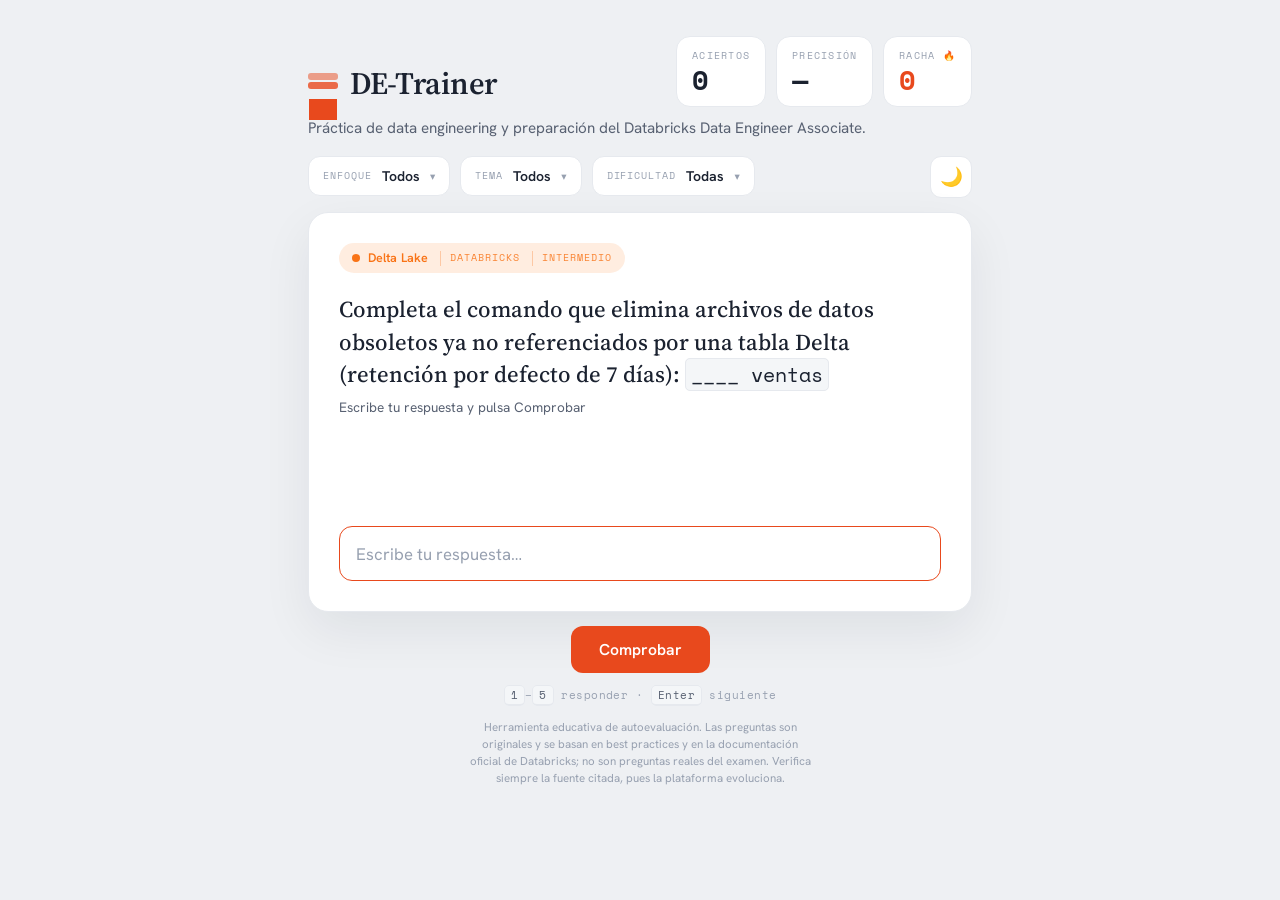
==== web/index.html @ 996a68c6 "first commit" ====
<!DOCTYPE html>
<html lang="es">
<head>
  <meta charset="UTF-8" />
  <meta name="viewport" content="width=device-width, initial-scale=1.0" />
  <title>DE-Trainer — Data Engineering & Databricks</title>
  <script>
    // Fija el tema antes de pintar (evita parpadeo): preferencia guardada o la del sistema.
    (function () {
      var t = localStorage.getItem("detrainer.theme");
      if (t !== "dark" && t !== "light") {
        t = window.matchMedia("(prefers-color-scheme: dark)").matches ? "dark" : "light";
      }
      document.documentElement.dataset.theme = t;
    })();
  </script>
  <link rel="stylesheet" href="css/styles.css" />
</head>
<body>
  <div class="app">
    <header class="topbar">
      <div class="brand">
        <span class="brand-mark" aria-hidden="true"></span>
        <span class="brand-name">DE-Trainer</span>
      </div>
      <div class="stats" id="stats">
        <div class="stat">
          <span class="stat-value" id="score">0</span>
          <span class="stat-label">Aciertos</span>
        </div>
        <div class="stat">
          <span class="stat-value" id="accuracy">—</span>
          <span class="stat-label">Precisión</span>
        </div>
        <div class="stat">
          <span class="stat-value" id="streak">0</span>
          <span class="stat-label">Racha 🔥</span>
        </div>
      </div>
    </header>

    <p class="tagline">Práctica de data engineering y preparación del Databricks Data Engineer Associate.</p>

    <div class="controls" id="controls">
      <!-- Dropdowns inyectados por JS (enfoque, tema y dificultad) -->
    </div>

    <main class="card" id="card">
      <div class="qbadge" id="qbadge" hidden></div>
      <div class="prompt" id="prompt"></div>
      <div class="options" id="options"></div>
      <div class="feedback" id="feedback" hidden></div>
    </main>

    <footer class="footer">
      <button class="primary" id="nextBtn" hidden>Siguiente <span aria-hidden="true">→</span></button>
      <p class="hint"><kbd>1</kbd>–<kbd>5</kbd> responder · <kbd>Enter</kbd> siguiente</p>
      <p class="disclaimer">
        Herramienta educativa de autoevaluación. Las preguntas son originales y se
        basan en best practices y en la documentación oficial de Databricks; no son
        preguntas reales del examen. Verifica siempre la fuente citada, pues la
        plataforma evoluciona.
      </p>
    </footer>
  </div>

  <!-- Banco de preguntas: 00-core define window.TOPICS e inicializa window.QUESTIONS;
       general.js y databricks.js añaden las preguntas según su enfoque (track). -->
  <script src="data/questions/00-core.js"></script>
  <script src="data/questions/general.js"></script>
  <script src="data/questions/databricks.js"></script>
  <script src="data/questions/10-fundamentals.js"></script>
  <script src="js/app.js"></script>
</body>
</html>
---- web/css/styles.css ----
@import url("https://fonts.googleapis.com/css2?family=Source+Serif+4:opsz,wght@8..60,400;8..60,500;8..60,600&family=Hanken+Grotesk:wght@400;500;600;700&family=Space+Mono:wght@400;700&display=swap");

/* ================================================================== *
 * DE-Trainer — tema "lava" (data / Databricks)
 * Lienzo frío · Source Serif 4 (enunciado) · Hanken Grotesk (UI)
 * Space Mono (etiquetas, cifras y código) · acento rojo-naranja
 * ================================================================== */

:root {
  --bg: #eef0f3;
  --surface: #ffffff;
  --surface-2: #ffffff;
  --surface-3: #f4f6f8;
  --border: #e6e9ee;
  --border-strong: #ccd2db;
  --border-soft: #eef1f5;

  --ink: #1b2230;
  --muted: #57617280;
  --muted: #586172;
  --faint: #97a0b0;

  --accent: #e8491d;
  --accent-strong: #c83a13;
  --accent-deep: #a83110;
  --accent-tint: rgba(232, 73, 29, 0.12);

  --correct: #1f9d6b;
  --correct-ink: #14724d;
  --correct-bg: rgba(31, 157, 107, 0.12);
  --wrong: #d65b4a;
  --wrong-ink: #a23b2d;
  --wrong-bg: rgba(214, 91, 74, 0.10);

  --shadow-card: 0 18px 50px rgba(20, 25, 40, 0.07);
  --shadow-pop: 0 16px 44px rgba(20, 25, 40, 0.16);

  --radius: 20px;
  --radius-sm: 13px;

  --font: "Hanken Grotesk", system-ui, -apple-system, sans-serif;
  --font-serif: "Source Serif 4", Georgia, serif;
  --font-mono: "Space Mono", ui-monospace, monospace;
}

/* ===================== Tema oscuro ===================== */
html[data-theme="dark"] {
  --bg: #0f131a;
  --surface: #171c25;
  --surface-2: #1c222d;
  --surface-3: #232a36;
  --border: #2b3340;
  --border-strong: #3b4452;
  --border-soft: #222a35;

  --ink: #e8edf4;
  --muted: #a7b1c0;
  --faint: #6f7889;

  --accent: #ff6b3d;
  --accent-strong: #ff855f;
  --accent-deep: #e8491d;
  --accent-tint: rgba(255, 107, 61, 0.16);

  --correct: #34d399;
  --correct-ink: #6ee7b7;
  --correct-bg: rgba(52, 211, 153, 0.16);
  --wrong: #fb7185;
  --wrong-ink: #fda4af;
  --wrong-bg: rgba(251, 113, 133, 0.16);

  --shadow-card: 0 18px 50px rgba(0, 0, 0, 0.55);
  --shadow-pop: 0 16px 44px rgba(0, 0, 0, 0.6);
}
html[data-theme="dark"] .primary { color: #1a0a04; }

.theme-toggle {
  margin-left: auto;
  flex: 0 0 auto;
  width: 42px;
  height: 42px;
  display: grid;
  place-items: center;
  background: var(--surface);
  border: 1px solid var(--border);
  border-radius: 11px;
  font-size: 1.15rem;
  line-height: 1;
  cursor: pointer;
}
.theme-toggle:hover { border-color: var(--accent); }

* { box-sizing: border-box; }
html { -webkit-text-size-adjust: 100%; }

body {
  margin: 0;
  font-family: var(--font);
  color: var(--ink);
  background: var(--bg);
  min-height: 100vh;
  line-height: 1.5;
  -webkit-font-smoothing: antialiased;
}

.app {
  width: min(700px, 100%);
  margin: 0 auto;
  padding: clamp(20px, 4vw, 36px) 18px 56px;
  display: flex;
  flex-direction: column;
  gap: 14px;
}

/* ---------------------------- topbar ---------------------------- */

.topbar {
  display: flex;
  align-items: flex-end;
  justify-content: space-between;
  gap: 16px;
  flex-wrap: wrap;
}

.brand {
  display: flex;
  align-items: center;
  gap: 12px;
  font-family: var(--font-serif);
  font-size: 1.95rem;
  font-weight: 600;
  letter-spacing: -0.01em;
  color: var(--ink);
}
/* glifo de marca: tres capas apiladas (bronze/silver/gold → data stack) */
.brand-mark {
  position: relative;
  width: 30px;
  height: 30px;
  flex: 0 0 auto;
}
.brand-mark::before,
.brand-mark::after {
  content: "";
  position: absolute;
  left: 0;
  right: 0;
  height: 7px;
  border-radius: 3px;
  background: var(--accent);
}
.brand-mark::before { top: 4px; opacity: 0.5; }
.brand-mark::after { top: 13px; opacity: 0.8; }
/* tercera capa con un box-shadow extra para la base */
.brand-mark { box-shadow: 0 22px 0 -1px var(--accent); }
.brand-name { color: var(--ink); }

.tagline {
  margin: -4px 0 2px;
  color: var(--muted);
  font-size: 0.95rem;
}

.stats { display: flex; gap: 10px; }
.stat {
  display: flex;
  flex-direction: column;
  align-items: flex-start;
  min-width: 78px;
  padding: 11px 15px;
  background: var(--surface);
  border: 1px solid var(--border);
  border-radius: 14px;
}
.stat-value {
  font-family: var(--font-mono);
  font-size: 1.7rem;
  font-weight: 700;
  color: var(--ink);
  line-height: 1.05;
  font-variant-numeric: tabular-nums;
  order: 2;
  margin-top: 4px;
}
.stat:last-child .stat-value { color: var(--accent); }
.stat-label {
  font-family: var(--font-mono);
  font-size: 0.6rem;
  text-transform: uppercase;
  letter-spacing: 0.13em;
  color: var(--faint);
  white-space: nowrap;
  order: 1;
}

/* --------------------------- controls --------------------------- */

.controls {
  display: flex;
  gap: 10px;
  flex-wrap: wrap;
  justify-content: flex-end;
}

.dropdown { position: relative; }

.dropdown-btn {
  display: inline-flex;
  align-items: center;
  gap: 10px;
  background: var(--surface);
  color: var(--ink);
  border: 1px solid var(--border);
  border-radius: 12px;
  padding: 10px 14px;
  font-family: inherit;
  cursor: pointer;
  transition: border-color 0.15s ease;
}
.dropdown-btn:hover { border-color: var(--border-strong); }
.dropdown.open .dropdown-btn { border-color: var(--accent); }
.dd-label {
  font-family: var(--font-mono);
  font-size: 0.62rem;
  letter-spacing: 0.1em;
  text-transform: uppercase;
  color: var(--faint);
}
.dd-value { font-size: 0.88rem; font-weight: 600; color: var(--ink); }
.dd-caret { color: var(--faint); font-size: 0.66rem; transition: transform 0.15s ease; }
.dropdown.open .dd-caret { transform: rotate(180deg); }

.dropdown-panel {
  position: absolute;
  top: calc(100% + 6px);
  right: 0;
  left: auto;
  z-index: 20;
  min-width: 250px;
  max-height: 60vh;
  overflow-y: auto;
  background: var(--surface);
  border: 1px solid var(--border);
  border-radius: 14px;
  box-shadow: var(--shadow-pop);
  padding: 8px;
  display: flex;
  flex-direction: column;
  gap: 1px;
  animation: pop 0.12s ease;
}
@keyframes pop { from { opacity: 0; transform: translateY(-6px); } to { opacity: 1; transform: none; } }

.dd-option {
  display: flex;
  align-items: center;
  gap: 11px;
  padding: 9px 10px;
  border-radius: 9px;
  font-size: 0.9rem;
  color: var(--ink);
  cursor: pointer;
  user-select: none;
}
.dd-option:hover { background: var(--surface-3); }
.dd-option input { accent-color: var(--accent); width: 16px; height: 16px; }
.dd-dot { width: 9px; height: 9px; border-radius: 50%; flex: 0 0 auto; }
.dd-divider { height: 1px; background: var(--border-soft); margin: 6px 4px; }
.dd-option.master { font-weight: 600; }

/* ----------------------------- card ----------------------------- */

.card {
  background: var(--surface);
  border: 1px solid var(--border);
  border-radius: var(--radius);
  box-shadow: var(--shadow-card);
  padding: clamp(22px, 4vw, 30px);
  min-height: 400px;
  display: flex;
  flex-direction: column;
  gap: 20px;
}

.qbadge {
  align-self: flex-start;
  display: inline-flex;
  align-items: center;
  gap: 8px;
  padding: 6px 13px;
  border-radius: 999px;
  font-size: 0.78rem;
  font-weight: 600;
  letter-spacing: 0.01em;
  color: var(--badge, var(--accent));
  background: color-mix(in srgb, var(--badge, var(--accent)) 13%, transparent);
  border: none;
  white-space: nowrap;
}
.qbadge .badge-icon {
  width: 8px;
  height: 8px;
  border-radius: 50%;
  background: var(--badge, var(--accent));
}
.qbadge .badge-diff,
.qbadge .badge-track {
  margin-left: 4px;
  padding-left: 9px;
  border-left: 1px solid color-mix(in srgb, var(--badge, var(--accent)) 35%, transparent);
  font-family: var(--font-mono);
  font-size: 0.62rem;
  font-weight: 400;
  text-transform: uppercase;
  letter-spacing: 0.1em;
  opacity: 0.85;
}

.prompt {
  font-family: var(--font-serif);
  font-size: clamp(1.2rem, 3.4vw, 1.42rem);
  font-weight: 500;
  text-align: left;
  line-height: 1.42;
  margin: 0;
  max-width: 56ch;
  text-wrap: pretty;
  color: var(--ink);
}
.prompt code, .opt-text code, .fb-explanation code {
  font-family: var(--font-mono);
  font-size: 0.86em;
  background: var(--surface-3);
  border: 1px solid var(--border);
  border-radius: 5px;
  padding: 1px 5px;
}
.prompt .highlight {
  color: var(--accent-deep);
  background: var(--accent-tint);
  font-weight: 600;
  padding: 1px 8px;
  border-radius: 6px;
}
.multi-hint {
  display: block;
  margin-top: 8px;
  font-size: 0.85rem;
  font-weight: 400;
  color: var(--muted);
  font-family: var(--font);
}

/* --------------------------- options ---------------------------- */

.options { display: flex; flex-direction: column; gap: 10px; margin-top: auto; }

.option {
  display: flex;
  align-items: center;
  gap: 12px;
  text-align: left;
  width: 100%;
  background: var(--surface);
  color: var(--ink);
  border: 1.5px solid var(--border);
  border-radius: var(--radius-sm);
  padding: 13px 15px;
  font-size: 1rem;
  font-weight: 500;
  font-family: inherit;
  cursor: pointer;
  box-shadow: 0 1px 2px rgba(20, 25, 40, 0.04);
  transition: transform 0.12s ease, background 0.12s ease, border-color 0.12s ease;
}
.option:hover:not(:disabled) { border-color: var(--accent); transform: translateY(-1px); }
.option:active:not(:disabled) { transform: translateY(0); }
.option:disabled { cursor: default; }

.option .key {
  flex: 0 0 24px;
  height: 24px;
  display: grid;
  place-items: center;
  font-family: var(--font-mono);
  font-size: 0.72rem;
  font-weight: 400;
  background: var(--surface-3);
  border: 1px solid var(--border);
  border-radius: 7px;
  color: var(--faint);
}
.option .opt-text { flex: 1 1 auto; }
.option .opt-mark { margin-left: auto; font-size: 1.05rem; font-weight: 700; opacity: 0; transition: opacity 0.15s ease; }

.option.correct { background: var(--correct-bg); border-color: var(--correct); color: var(--correct-ink); }
.option.correct .key { background: rgba(31, 157, 107, 0.18); color: var(--correct-ink); border-color: transparent; }
.option.correct .opt-mark { opacity: 1; color: var(--correct); }
.option.wrong { background: var(--wrong-bg); border-color: var(--wrong); color: var(--wrong-ink); }
.option.wrong .key { background: rgba(214, 91, 74, 0.16); color: var(--wrong-ink); border-color: transparent; }
.option.wrong .opt-mark { opacity: 1; color: var(--wrong); }
.option.dimmed { opacity: 0.5; }

/* multiselección */
.option.multi.selected { border-color: var(--accent); background: var(--accent-tint); }
.option.multi.selected .key { background: var(--accent); color: #fff; border-color: transparent; }

/* ---- formato: completar (texto) ---- */
.fill-wrap { margin-top: auto; }
.fill-input {
  width: 100%;
  font-family: var(--font-mono);
  font-size: 1.05rem;
  padding: 14px 16px;
  color: var(--ink);
  background: var(--surface);
  border: 1.5px solid var(--border-strong);
  border-radius: var(--radius-sm);
  outline: none;
  transition: border-color 0.12s ease;
}
.fill-input::placeholder { color: var(--faint); font-family: var(--font); }
.fill-input:focus { border-color: var(--accent); }
.fill-input.correct { border-color: var(--correct); background: var(--correct-bg); color: var(--correct-ink); }
.fill-input.wrong { border-color: var(--wrong); background: var(--wrong-bg); color: var(--wrong-ink); }

/* ---- formato: ordenar / secuenciar ---- */
.order { display: flex; flex-direction: column; gap: 14px; margin-top: auto; }
.order-seq {
  display: flex;
  flex-wrap: wrap;
  gap: 8px;
  min-height: 48px;
  padding: 10px;
  border: 1.5px dashed var(--border-strong);
  border-radius: var(--radius-sm);
  background: var(--surface-3);
  align-items: center;
}
.order-placeholder { color: var(--faint); font-size: 0.9rem; padding: 0 4px; }
.order-chip {
  display: inline-flex;
  align-items: center;
  gap: 8px;
  padding: 8px 12px;
  background: var(--surface);
  border: 1.5px solid var(--accent);
  border-radius: 10px;
  font-size: 0.92rem;
  font-weight: 500;
}
.order-chip.removable { cursor: pointer; }
.order-chip.removable:hover { background: var(--accent-tint); }
.order-chip .order-num {
  display: grid;
  place-items: center;
  width: 20px;
  height: 20px;
  border-radius: 50%;
  background: var(--accent);
  color: #fff;
  font-family: var(--font-mono);
  font-size: 0.7rem;
  font-weight: 700;
}
.order-chip.correct { border-color: var(--correct); background: var(--correct-bg); color: var(--correct-ink); }
.order-chip.correct .order-num { background: var(--correct); }
.order-chip.wrong { border-color: var(--wrong); background: var(--wrong-bg); color: var(--wrong-ink); }
.order-chip.wrong .order-num { background: var(--wrong); }

.order-pool { display: flex; flex-wrap: wrap; gap: 8px; }
.order-item {
  padding: 10px 14px;
  background: var(--surface);
  color: var(--ink);
  border: 1.5px solid var(--border);
  border-radius: 10px;
  font-family: inherit;
  font-size: 0.92rem;
  font-weight: 500;
  cursor: pointer;
  transition: transform 0.1s ease, border-color 0.12s ease;
}
.order-item:hover:not(:disabled) { border-color: var(--accent); transform: translateY(-1px); }
.order-item:disabled { opacity: 0.4; cursor: default; }
.order-reset {
  align-self: flex-start;
  background: none;
  border: none;
  color: var(--muted);
  font-family: var(--font-mono);
  font-size: 0.72rem;
  text-transform: uppercase;
  letter-spacing: 0.08em;
  cursor: pointer;
  padding: 0;
}
.order-reset:hover:not(:disabled) { color: var(--accent); }
.order-reset:disabled { opacity: 0.4; cursor: default; }

/* --------------------------- feedback --------------------------- */

.feedback {
  padding: 15px 17px;
  border-radius: 13px;
  border: 1px solid transparent;
}
.feedback.ok { background: var(--correct-bg); border-color: color-mix(in srgb, var(--correct) 30%, transparent); }
.feedback.bad { background: var(--wrong-bg); border-color: color-mix(in srgb, var(--wrong) 30%, transparent); }
.fb-headline {
  margin: 0 0 8px;
  font-weight: 700;
  font-size: 0.98rem;
}
.feedback.ok .fb-headline { color: var(--correct-ink); }
.feedback.bad .fb-headline { color: var(--wrong-ink); }
.fb-explanation {
  margin: 0;
  color: var(--ink);
  font-size: 0.95rem;
  line-height: 1.55;
}
.fb-reference {
  margin: 10px 0 0;
  display: flex;
  align-items: baseline;
  gap: 8px;
  flex-wrap: wrap;
  color: var(--muted);
  font-size: 0.82rem;
}
.fb-reference-tag {
  font-family: var(--font-mono);
  font-size: 0.58rem;
  letter-spacing: 0.12em;
  text-transform: uppercase;
  color: #fff;
  background: var(--accent);
  padding: 2px 7px;
  border-radius: 6px;
  white-space: nowrap;
}

/* ---------------------------- footer ---------------------------- */

.footer {
  display: flex;
  flex-direction: column;
  align-items: center;
  gap: 14px;
}
.primary {
  background: var(--accent);
  color: #ffffff;
  border: none;
  border-radius: 12px;
  padding: 13px 28px;
  font-size: 0.98rem;
  font-weight: 600;
  font-family: inherit;
  cursor: pointer;
  transition: background 0.15s ease, transform 0.07s ease;
}
.primary:hover { background: var(--accent-strong); }
.primary:active { transform: translateY(1px); }

.hint {
  color: var(--faint);
  font-family: var(--font-mono);
  font-size: 0.7rem;
  letter-spacing: 0.04em;
  margin: 0;
}
kbd {
  background: var(--surface-3);
  border: 1px solid var(--border);
  border-bottom-width: 2px;
  border-radius: 5px;
  padding: 1px 6px;
  font-size: 0.68rem;
  font-family: var(--font-mono);
  color: var(--muted);
}
.disclaimer {
  margin: 0;
  max-width: 58ch;
  text-align: center;
  color: var(--faint);
  font-size: 0.72rem;
  line-height: 1.5;
}

.error { margin: auto; color: var(--wrong-ink); text-align: center; font-weight: 600; }

[hidden] { display: none !important; }

.fade-in { animation: fade 0.28s cubic-bezier(0.2, 0.7, 0.2, 1); }
@keyframes fade { from { opacity: 0; transform: translateY(10px); } to { opacity: 1; transform: none; } }

@media (max-width: 540px) {
  .brand { flex: 1 1 100%; font-size: 1.7rem; }
  .stats { width: 100%; justify-content: space-between; gap: 8px; }
  .stat { flex: 1; min-width: 0; padding: 10px 10px; }
  .controls { width: 100%; justify-content: stretch; }
  .controls .dropdown { flex: 1; }
  .dropdown-btn { width: 100%; justify-content: space-between; }
  .dropdown-panel { left: 0; right: auto; }
}

@media (prefers-reduced-motion: reduce) {
  *, *::before, *::after { animation: none !important; transition: none !important; }
}
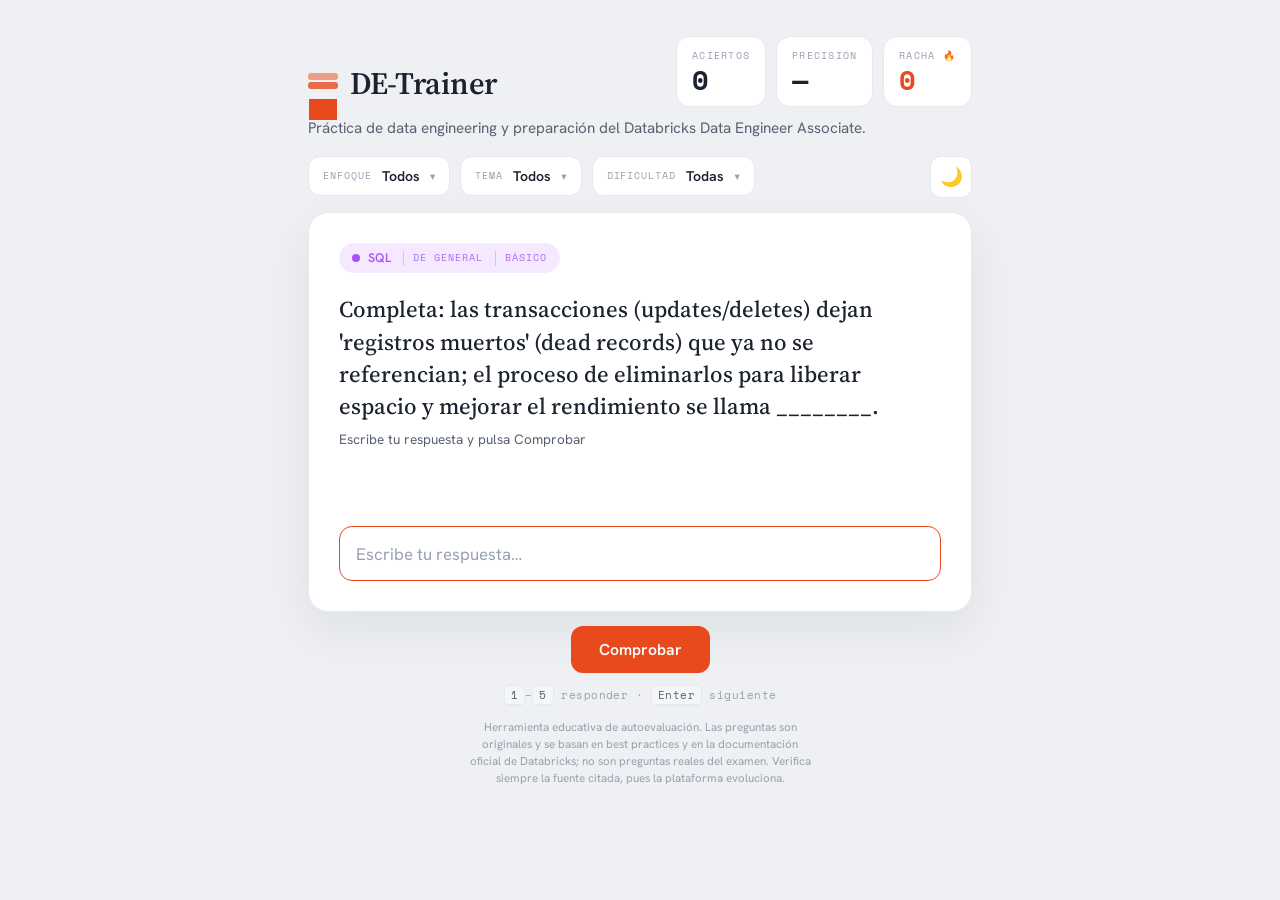
==== commit e01eefbd: "partial questions additions" ====
--- a/web/index.html
+++ b/web/index.html
@@ -70,6 +70,7 @@
   <script src="data/questions/general.js"></script>
   <script src="data/questions/databricks.js"></script>
   <script src="data/questions/10-fundamentals.js"></script>
+  <script src="data/questions/11-ddia.js"></script>
   <script src="js/app.js"></script>
 </body>
 </html>
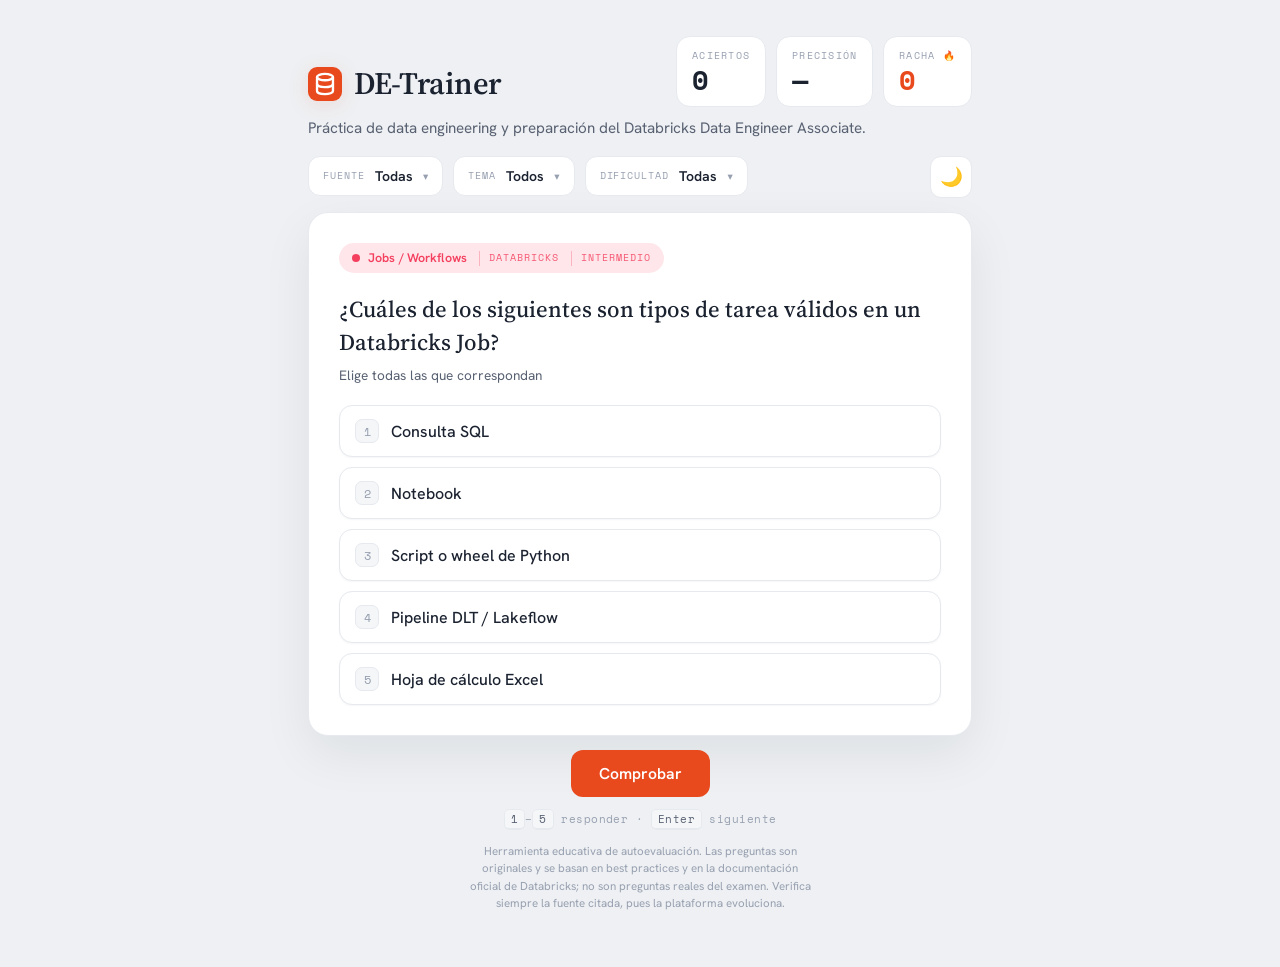
==== commit 7db30cea: "logo, dropdown and shorter alternatives" ====
--- a/web/index.html
+++ b/web/index.html
@@ -20,7 +20,16 @@
   <div class="app">
     <header class="topbar">
       <div class="brand">
-        <span class="brand-mark" aria-hidden="true"></span>
+        <span class="brand-mark" aria-hidden="true">
+          <svg viewBox="0 0 32 32" role="img">
+            <rect x="0" y="0" width="32" height="32" rx="8.5" class="bm-tile" />
+            <g fill="none" stroke="#fff" stroke-width="2.2" stroke-linecap="round" stroke-linejoin="round">
+              <ellipse cx="16" cy="9.5" rx="7.5" ry="3" />
+              <path d="M8.5 9.5 V22.5 C8.5 24.3 11.9 25.5 16 25.5 C20.1 25.5 23.5 24.3 23.5 22.5 V9.5" />
+              <path d="M8.5 16 C8.5 17.8 11.9 19 16 19 C20.1 19 23.5 17.8 23.5 16" />
+            </g>
+          </svg>
+        </span>
         <span class="brand-name">DE-Trainer</span>
       </div>
       <div class="stats" id="stats">
@@ -42,7 +51,7 @@
     <p class="tagline">Práctica de data engineering y preparación del Databricks Data Engineer Associate.</p>
 
     <div class="controls" id="controls">
-      <!-- Dropdowns inyectados por JS (enfoque, tema y dificultad) -->
+      <!-- Dropdowns inyectados por JS (fuente, tema y dificultad) -->
     </div>
 
     <main class="card" id="card">
--- a/web/css/styles.css
+++ b/web/css/styles.css
@@ -132,27 +132,17 @@
   letter-spacing: -0.01em;
   color: var(--ink);
 }
-/* glifo de marca: tres capas apiladas (bronze/silver/gold → data stack) */
+/* glifo de marca: tile redondeado con un cilindro de base de datos (data) */
 .brand-mark {
-  position: relative;
-  width: 30px;
-  height: 30px;
+  width: 34px;
+  height: 34px;
   flex: 0 0 auto;
-}
-.brand-mark::before,
-.brand-mark::after {
-  content: "";
-  position: absolute;
-  left: 0;
-  right: 0;
-  height: 7px;
-  border-radius: 3px;
-  background: var(--accent);
-}
-.brand-mark::before { top: 4px; opacity: 0.5; }
-.brand-mark::after { top: 13px; opacity: 0.8; }
-/* tercera capa con un box-shadow extra para la base */
-.brand-mark { box-shadow: 0 22px 0 -1px var(--accent); }
+  display: grid;
+  place-items: center;
+  filter: drop-shadow(0 4px 10px var(--accent-tint));
+}
+.brand-mark svg { width: 100%; height: 100%; display: block; }
+.brand-mark .bm-tile { fill: var(--accent); }
 .brand-name { color: var(--ink); }
 
 .tagline {
@@ -226,7 +216,16 @@
   text-transform: uppercase;
   color: var(--faint);
 }
-.dd-value { font-size: 0.88rem; font-weight: 600; color: var(--ink); }
+.dd-value {
+  font-size: 0.88rem;
+  font-weight: 600;
+  color: var(--ink);
+  min-width: 0;
+  max-width: 30ch;
+  overflow: hidden;
+  text-overflow: ellipsis;
+  white-space: nowrap;
+}
 .dd-caret { color: var(--faint); font-size: 0.66rem; transition: transform 0.15s ease; }
 .dropdown.open .dd-caret { transform: rotate(180deg); }
 
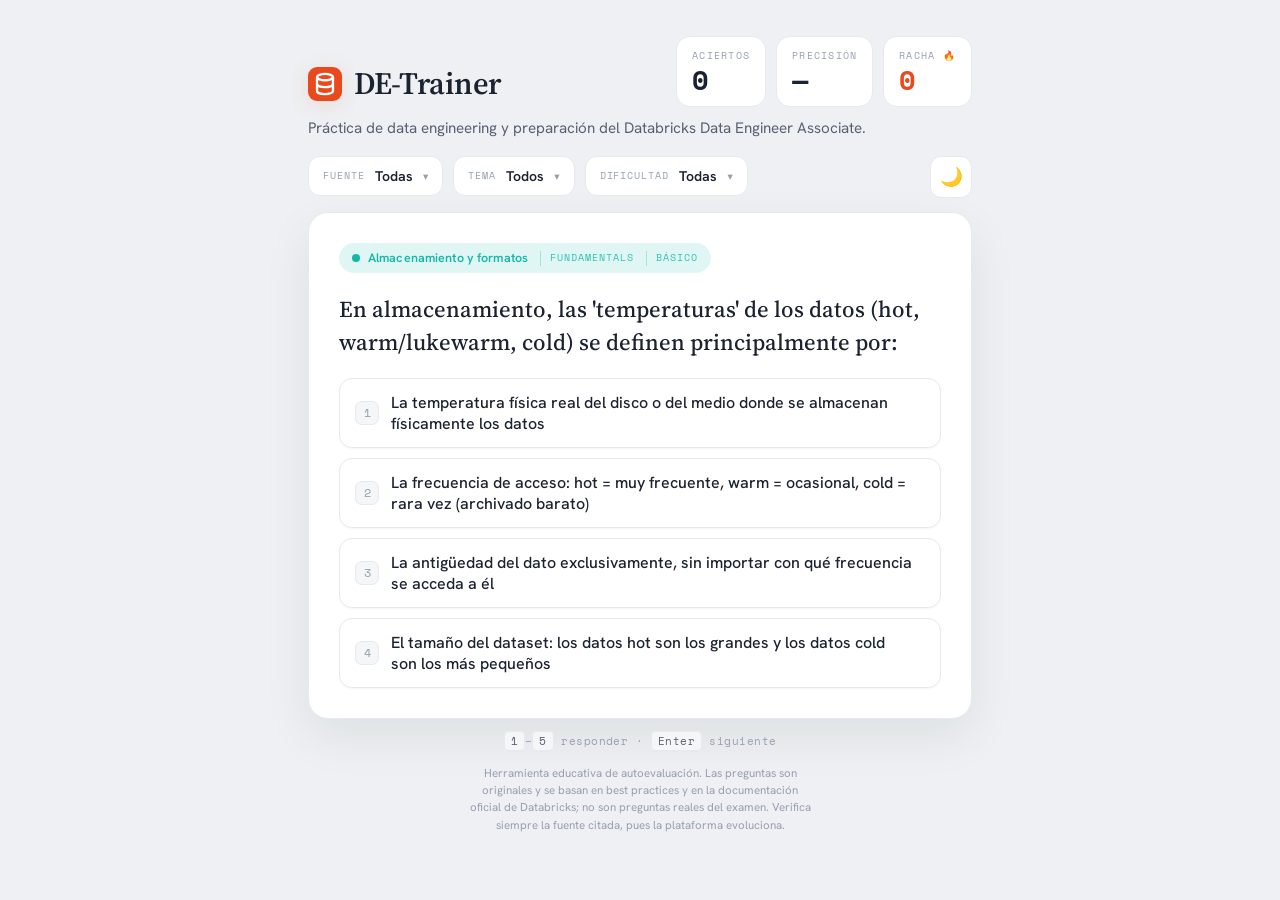
==== commit df83558d: "implemented offline version" ====
--- a/web/index.html
+++ b/web/index.html
@@ -4,6 +4,14 @@
   <meta charset="UTF-8" />
   <meta name="viewport" content="width=device-width, initial-scale=1.0" />
   <title>DE-Trainer — Data Engineering & Databricks</title>
+  <link rel="manifest" href="manifest.json" />
+  <meta name="theme-color" content="#eef0f3" media="(prefers-color-scheme: light)" />
+  <meta name="theme-color" content="#0f131a" media="(prefers-color-scheme: dark)" />
+  <meta name="mobile-web-app-capable" content="yes" />
+  <meta name="apple-mobile-web-app-capable" content="yes" />
+  <meta name="apple-mobile-web-app-status-bar-style" content="black-translucent" />
+  <meta name="apple-mobile-web-app-title" content="DE-Trainer" />
+  <link rel="apple-touch-icon" href="icons/apple-touch-icon.png" />
   <script>
     // Fija el tema antes de pintar (evita parpadeo): preferencia guardada o la del sistema.
     (function () {
@@ -81,5 +89,14 @@
   <script src="data/questions/10-fundamentals.js"></script>
   <script src="data/questions/11-ddia.js"></script>
   <script src="js/app.js"></script>
+
+  <!-- PWA: registra el service worker para funcionar sin conexión -->
+  <script>
+    if ("serviceWorker" in navigator) {
+      window.addEventListener("load", function () {
+        navigator.serviceWorker.register("sw.js").catch(function () {});
+      });
+    }
+  </script>
 </body>
 </html>
